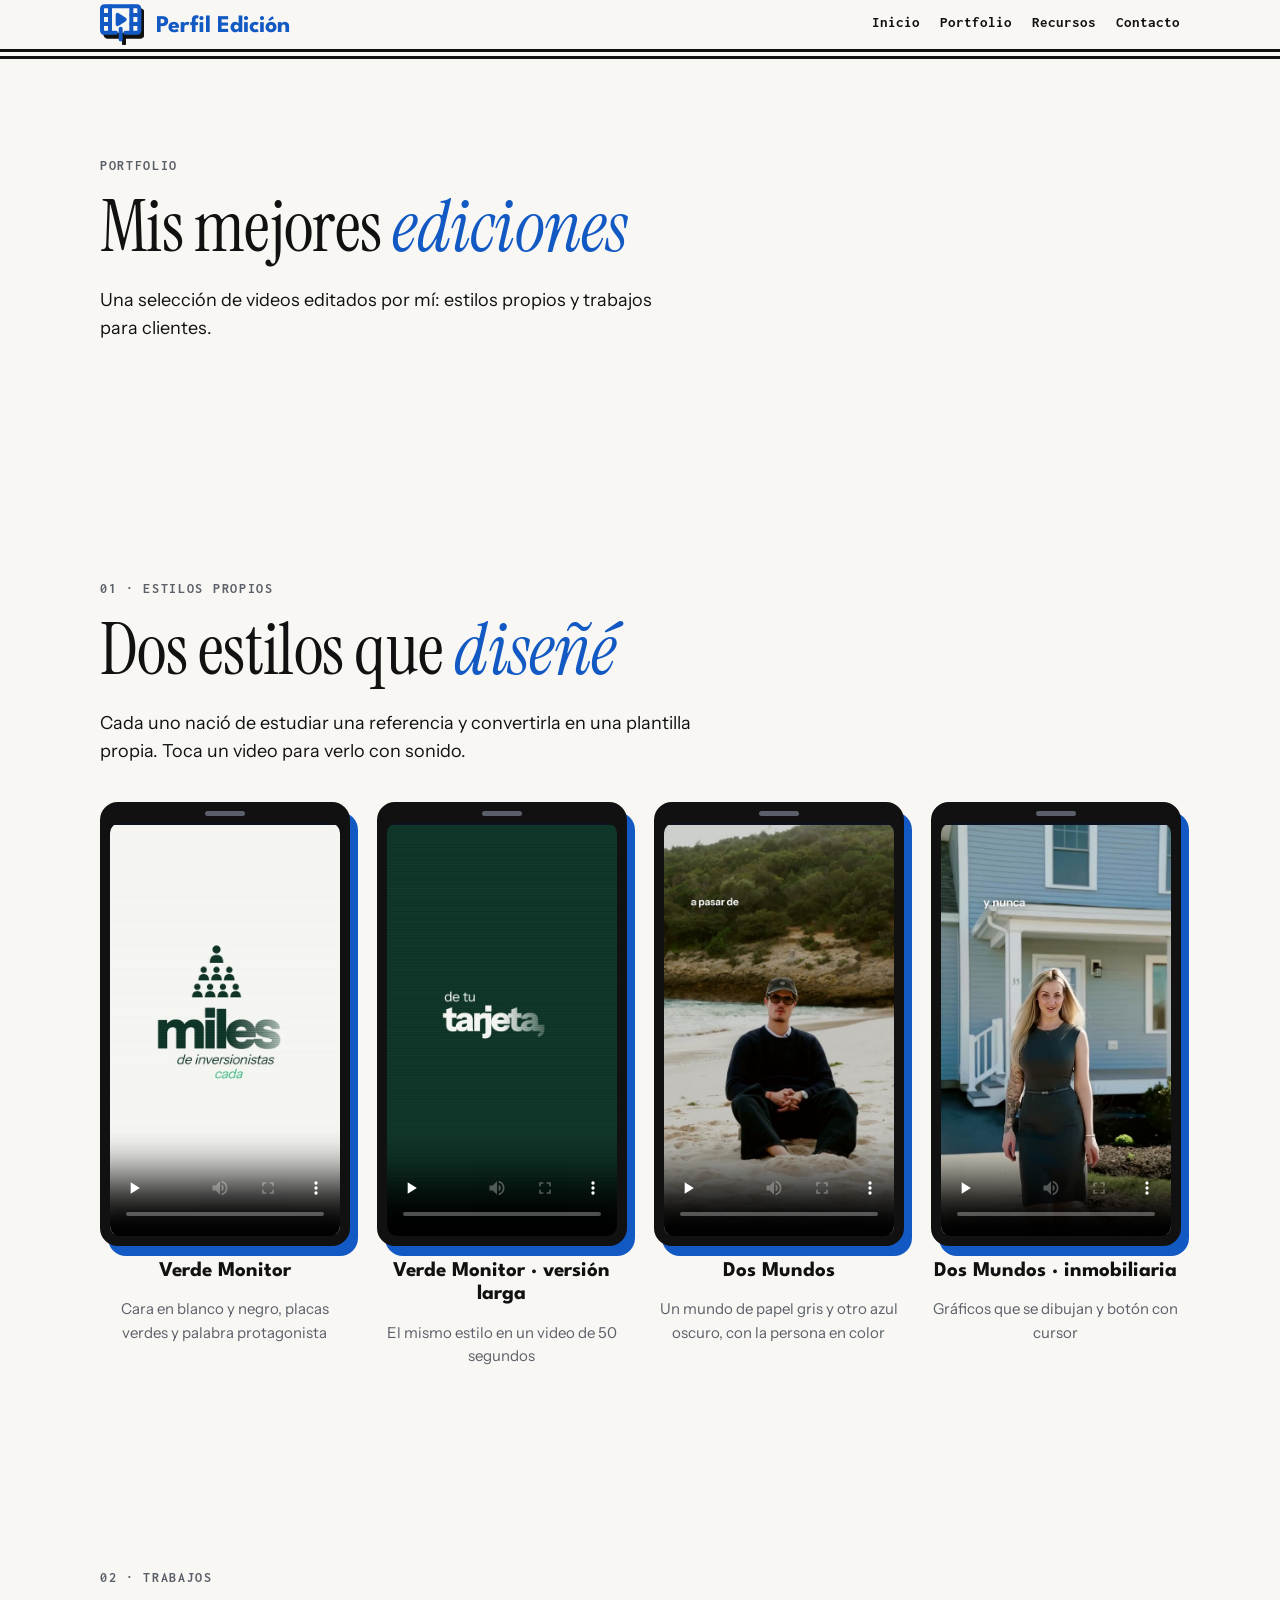
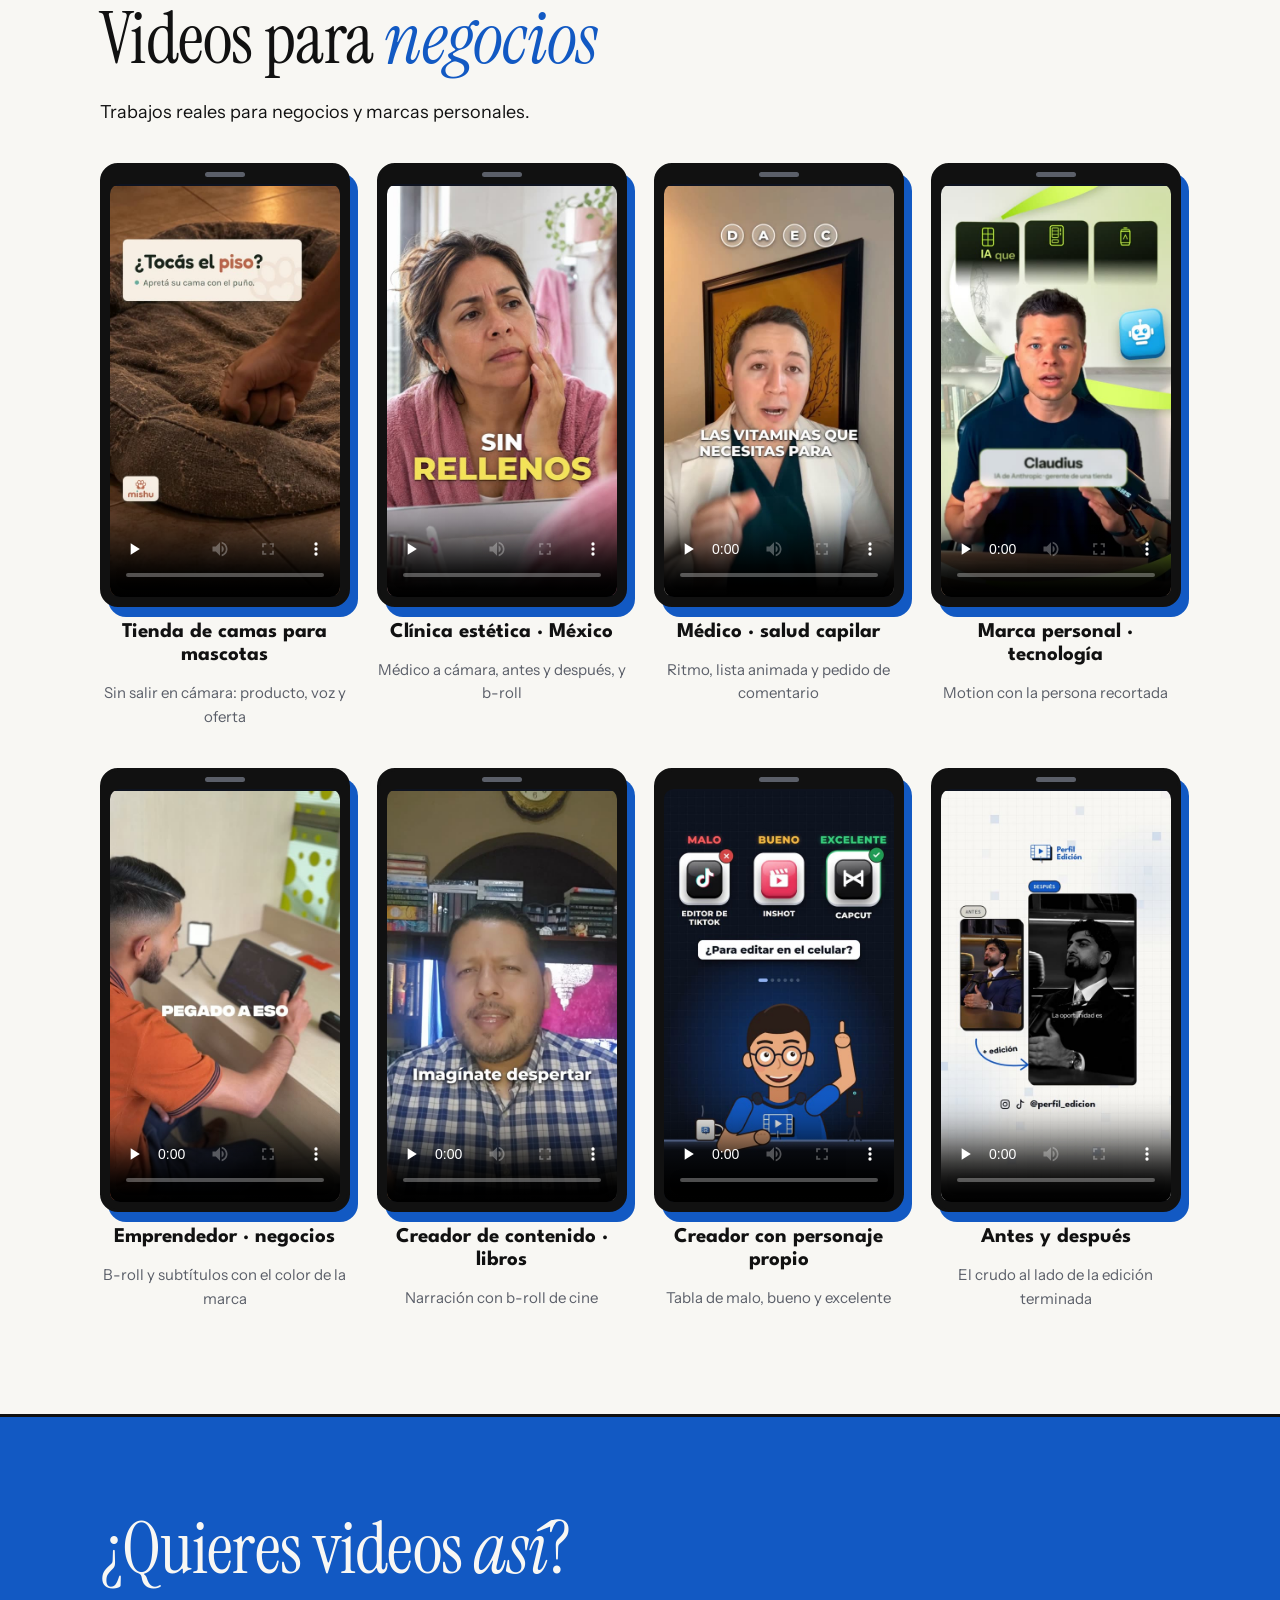
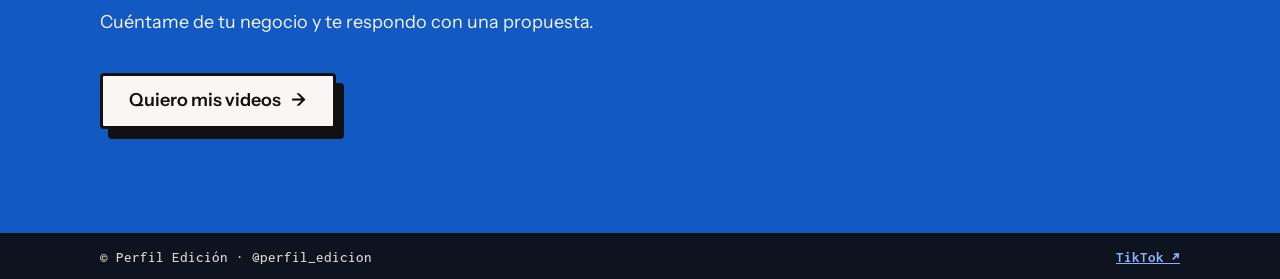
==== portfolio.html @ 5c9a8739 "Pestaña Portfolio: estilos Verde Monitor y Dos Mundos y más trabajos Co-Authored-By: Claude Sonnet 5" ====
<!DOCTYPE html>
<html lang="es">
<head>
  <meta charset="utf-8">
  <meta name="viewport" content="width=device-width, initial-scale=1">

  <!-- ===== METADATOS ===== -->
  <title>Portfolio · Perfil Edición</title>
  <meta name="description" content="Portfolio de edición de video: estilos propios como Verde Monitor y Dos Mundos, y trabajos para negocios y marcas personales.">
  <meta name="theme-color" content="#F8F7F3">

  <!-- =========================================================
       DOMINIO DEL SITIO — CAMBIA AQUÍ CUANDO LO TENGAS
       Reemplaza "https://perfil-edicion.vercel.app" en las 3 líneas
       de abajo (canonical, og:url y og:image) por tu dominio final.
       Va escrito en el HTML (no en main.js) porque WhatsApp,
       Instagram y Google leen estas etiquetas sin ejecutar JavaScript.
       ========================================================= -->
  <link rel="canonical" href="https://perfil-edicion.vercel.app/portfolio.html">
  <meta property="og:url" content="https://perfil-edicion.vercel.app/portfolio.html">
  <meta property="og:image" content="https://perfil-edicion.vercel.app/og-image.png">

  <!-- Open Graph: lo que se ve al compartir el enlace -->
  <meta property="og:type" content="website">
  <meta property="og:locale" content="es_LA">
  <meta property="og:site_name" content="Perfil Edición">
  <meta property="og:title" content="Portfolio · Perfil Edición">
  <meta property="og:description" content="Estilos propios y trabajos reales de edición de video corto.">
  <meta property="og:image:width" content="1200">
  <meta property="og:image:height" content="630">
  <meta property="og:image:alt" content="Logo de Perfil Edición y el lema Menos pasos, mejores cortes.">
  <meta name="twitter:card" content="summary_large_image">

  <!-- Favicon: el símbolo en su versión avatar -->
  <link rel="icon" href="favicon.svg" type="image/svg+xml">

  <!-- ===== FUENTES (Google Fonts, licencia OFL) ===== -->
  <link rel="preconnect" href="https://fonts.googleapis.com">
  <link rel="preconnect" href="https://fonts.gstatic.com" crossorigin>
  <link href="https://fonts.googleapis.com/css2?family=League+Spartan:wght@700&family=Instrument+Serif:ital@0;1&family=Instrument+Sans:wght@400;500;600&family=Inconsolata:wght@500;700&display=swap" rel="stylesheet">

  <link rel="stylesheet" href="styles.css">

  <!-- =========================================================
       ANALÍTICA — pega aquí el script cuando lo tengas
       (por ejemplo, Vercel Web Analytics o Plausible).
       Ejemplo Vercel:
       <script defer src="/_vercel/insights/script.js"></script>
       ========================================================= -->
</head>
<body>
  <a class="saltar" href="#contenido">Saltar al contenido</a>

  <!-- ===================================================== -->
  <!-- 1. CABECERA (con barra de progreso del scroll)         -->
  <!-- ===================================================== -->
  <header class="cabecera">
    <div class="contenedor cabecera__fila">
      <a class="logo" href="index.html" aria-label="Perfil Edición, ir al inicio">
        <svg class="logo__simbolo" viewBox="17 19 66 61" aria-hidden="true" focusable="false">
          <g transform="translate(5 6)" fill="#111111" stroke="#111111" stroke-width="6" stroke-linecap="round" stroke-linejoin="round"><rect x="20" y="22" width="56" height="40" rx="4"/><line x1="48" y1="56" x2="48" y2="72"/></g>
          <rect x="20" y="22" width="56" height="40" rx="4" fill="#F8F7F3"/>
          <g fill="none" stroke="#1259C3" stroke-width="6" stroke-linecap="round" stroke-linejoin="round">
            <path d="M55 62 H72 Q76 62 76 58 V26 Q76 22 72 22 H24 Q20 22 20 26 V58 Q20 62 24 62 H41"/>
            <line x1="32" y1="22" x2="32" y2="62"/><line x1="64" y1="22" x2="64" y2="62"/>
            <line x1="20" y1="35.3" x2="32" y2="35.3"/><line x1="20" y1="48.7" x2="32" y2="48.7"/>
            <line x1="64" y1="35.3" x2="76" y2="35.3"/><line x1="64" y1="48.7" x2="76" y2="48.7"/>
            <polygon points="43.5,35 54,42 43.5,49" fill="#1259C3"/>
            <line x1="48" y1="56" x2="48" y2="72"/>
          </g>
        </svg>
        <span class="logo__nombre">Perfil Edición</span>
      </a>
      <nav class="nav" aria-label="Secciones">
        <a href="index.html">Inicio</a>
        <a href="portfolio.html" aria-current="page">Portfolio</a>
        <a href="recursos.html">Recursos</a>
        <a href="index.html#contacto">Contacto</a>
      </nav>
    </div>
    <!-- Barra de progreso del scroll (decorativa) -->
    <div class="progreso" aria-hidden="true"><div class="progreso__barra"></div></div>
  </header>

  <main id="contenido">
    <section class="seccion seccion--primera" id="portfolio-inicio"><div class="contenedor"><p class="etiqueta">Portfolio</p><h1 class="titulo">Mis mejores <em>ediciones</em></h1><p class="intro">Una selección de videos editados por mí: estilos propios y trabajos para clientes.</p></div></section>

    <section class="seccion" id="estilos" aria-labelledby="t-estilos">
      <div class="contenedor">
        <p class="etiqueta">01 · Estilos propios</p>
        <h2 class="titulo" id="t-estilos">Dos estilos que <em>diseñé</em></h2>
        <p class="intro">Cada uno nació de estudiar una referencia y convertirla en una plantilla propia. Toca un video para verlo con sonido.</p>
        <ul class="trabajos aparecer escalonado" role="list" data-trabajos>
          <li class="trabajo">
            <figure class="celular celular--chico">
              <span class="celular__parlante" aria-hidden="true"></span>
              <video class="celular__video" src="videos/verde-monitor-1.mp4" poster="videos/verde-monitor-1.jpg" controls preload="none" playsinline aria-label="Video: Verde Monitor"></video>
            </figure>
            <p class="trabajo__rubro">Verde Monitor</p>
            <p class="trabajo__det">Cara en blanco y negro, placas verdes y palabra protagonista</p>
          </li>
          <li class="trabajo">
            <figure class="celular celular--chico">
              <span class="celular__parlante" aria-hidden="true"></span>
              <video class="celular__video" src="videos/verde-monitor-2.mp4" poster="videos/verde-monitor-2.jpg" controls preload="none" playsinline aria-label="Video: Verde Monitor · versión larga"></video>
            </figure>
            <p class="trabajo__rubro">Verde Monitor · versión larga</p>
            <p class="trabajo__det">El mismo estilo en un video de 50 segundos</p>
          </li>
          <li class="trabajo">
            <figure class="celular celular--chico">
              <span class="celular__parlante" aria-hidden="true"></span>
              <video class="celular__video" src="videos/dos-mundos-1.mp4" poster="videos/dos-mundos-1.jpg" controls preload="none" playsinline aria-label="Video: Dos Mundos"></video>
            </figure>
            <p class="trabajo__rubro">Dos Mundos</p>
            <p class="trabajo__det">Un mundo de papel gris y otro azul oscuro, con la persona en color</p>
          </li>
          <li class="trabajo">
            <figure class="celular celular--chico">
              <span class="celular__parlante" aria-hidden="true"></span>
              <video class="celular__video" src="videos/dos-mundos-2.mp4" poster="videos/dos-mundos-2.jpg" controls preload="none" playsinline aria-label="Video: Dos Mundos · inmobiliaria"></video>
            </figure>
            <p class="trabajo__rubro">Dos Mundos · inmobiliaria</p>
            <p class="trabajo__det">Gráficos que se dibujan y botón con cursor</p>
          </li>
        </ul>
      </div>
    </section>

    <section class="seccion" id="trabajos" aria-labelledby="t-trabajos">
      <div class="contenedor">
        <p class="etiqueta">02 · Trabajos</p>
        <h2 class="titulo" id="t-trabajos">Videos para <em>negocios</em></h2>
        <p class="intro">Trabajos reales para negocios y marcas personales.</p>
        <ul class="trabajos aparecer escalonado" role="list" data-trabajos>
          <li class="trabajo">
            <figure class="celular celular--chico">
              <span class="celular__parlante" aria-hidden="true"></span>
              <video class="celular__video" src="videos/mishu.mp4" poster="videos/mishu.jpg" controls preload="none" playsinline aria-label="Video: Tienda de camas para mascotas"></video>
            </figure>
            <p class="trabajo__rubro">Tienda de camas para mascotas</p>
            <p class="trabajo__det">Sin salir en cámara: producto, voz y oferta</p>
          </li>
          <li class="trabajo">
            <figure class="celular celular--chico">
              <span class="celular__parlante" aria-hidden="true"></span>
              <video class="celular__video" src="videos/corpocell.mp4" poster="videos/corpocell.jpg" controls preload="none" playsinline aria-label="Video: Clínica estética · México"></video>
            </figure>
            <p class="trabajo__rubro">Clínica estética · México</p>
            <p class="trabajo__det">Médico a cámara, antes y después, y b-roll</p>
          </li>
          <li class="trabajo">
            <figure class="celular celular--chico">
              <span class="celular__parlante" aria-hidden="true"></span>
              <video class="celular__video" src="videos/medico.mp4" poster="videos/medico.jpg" controls preload="none" playsinline aria-label="Video: Médico · salud capilar"></video>
            </figure>
            <p class="trabajo__rubro">Médico · salud capilar</p>
            <p class="trabajo__det">Ritmo, lista animada y pedido de comentario</p>
          </li>
          <li class="trabajo">
            <figure class="celular celular--chico">
              <span class="celular__parlante" aria-hidden="true"></span>
              <video class="celular__video" src="videos/marca-personal.mp4" poster="videos/marca-personal.jpg" controls preload="none" playsinline aria-label="Video: Marca personal · tecnología"></video>
            </figure>
            <p class="trabajo__rubro">Marca personal · tecnología</p>
            <p class="trabajo__det">Motion con la persona recortada</p>
          </li>
          <li class="trabajo">
            <figure class="celular celular--chico">
              <span class="celular__parlante" aria-hidden="true"></span>
              <video class="celular__video" src="videos/finanzas.mp4" poster="videos/finanzas.jpg" controls preload="none" playsinline aria-label="Video: Emprendedor · negocios"></video>
            </figure>
            <p class="trabajo__rubro">Emprendedor · negocios</p>
            <p class="trabajo__det">B-roll y subtítulos con el color de la marca</p>
          </li>
          <li class="trabajo">
            <figure class="celular celular--chico">
              <span class="celular__parlante" aria-hidden="true"></span>
              <video class="celular__video" src="videos/libros.mp4" poster="videos/libros.jpg" controls preload="none" playsinline aria-label="Video: Creador de contenido · libros"></video>
            </figure>
            <p class="trabajo__rubro">Creador de contenido · libros</p>
            <p class="trabajo__det">Narración con b-roll de cine</p>
          </li>
          <li class="trabajo">
            <figure class="celular celular--chico">
              <span class="celular__parlante" aria-hidden="true"></span>
              <video class="celular__video" src="videos/malo-bueno-excelente.mp4" poster="videos/malo-bueno-excelente.jpg" controls preload="none" playsinline aria-label="Video: Creador con personaje propio"></video>
            </figure>
            <p class="trabajo__rubro">Creador con personaje propio</p>
            <p class="trabajo__det">Tabla de malo, bueno y excelente</p>
          </li>
          <li class="trabajo">
            <figure class="celular celular--chico">
              <span class="celular__parlante" aria-hidden="true"></span>
              <video class="celular__video" src="videos/antes-despues.mp4" poster="videos/antes-despues.jpg" controls preload="none" playsinline aria-label="Video: Antes y después"></video>
            </figure>
            <p class="trabajo__rubro">Antes y después</p>
            <p class="trabajo__det">El crudo al lado de la edición terminada</p>
          </li>
        </ul>
      </div>
    </section>

    <section class="seccion seccion--acento" id="contacto-portfolio">
      <div class="contenedor">
        <h2 class="titulo">¿Quieres videos <em>así</em>?</h2>
        <p class="intro">Cuéntame de tu negocio y te respondo con una propuesta.</p>
        <a class="boton boton--papel" href="index.html#contacto">Quiero mis videos <span aria-hidden="true">→</span></a>
      </div>
    </section>
  </main>

  <!-- ===================================================== -->
  <!-- 7. PIE                                                 -->
  <!-- ===================================================== -->
  <footer class="pie">
    <div class="contenedor pie__fila">
      <p>© Perfil Edición · @perfil_edicion</p>
      <a data-enlace="tiktok" href="https://www.tiktok.com/@perfil_edicion" target="_blank" rel="noopener">TikTok <span aria-hidden="true">↗</span><span class="solo-lector"> (se abre en una pestaña nueva)</span></a>
    </div>
  </footer>

  <script src="main.js" defer></script>
</body>
</html>
---- styles.css ----
/* =========================================================
   PERFIL EDICIÓN · ESTILOS DE LA LANDING
   Mobile first: primero celular, luego pantallas grandes.
   Todo el movimiento se apaga con prefers-reduced-motion (al final).
   ========================================================= */

/* ---------- Paleta de marca (no usar otros colores) ---------- */
:root {
  --acento: #1259C3;      /* azul cobalto: símbolo, nombre, botones en claro */
  --azul-claro: #8FB0F2;  /* reemplaza al acento sobre fondo noche */
  --papel: #F8F7F3;       /* fondo claro */
  --noche: #0E1320;       /* fondo oscuro */
  --tinta: #111111;       /* texto, bordes y sombra en claro */
  --gris: #5B5F69;        /* texto secundario (solo sobre papel) */
  --neutro: #D9D6CE;      /* divisores; texto secundario sobre noche */
  --bien: #1F9D55;        /* verde (también en banderas) */
  --mal: #D64545;         /* rojo (también en banderas) */
  /* Excepción: amarillo SOLO para banderas (Colombia y sol de Argentina).
     Sin él no se reconocen. No usarlo en ningún otro lugar. */
  --bandera-amarillo: #F2B630;
  /* Marrones SOLO para el águila de la bandera de México */
  --bandera-marron: #7A4A22;
  --bandera-marron-oscuro: #5C3618;

  /* Tipografías */
  --f-nombre: "League Spartan", sans-serif;
  --f-titulo: "Instrument Serif", Georgia, serif;
  --f-texto: "Instrument Sans", system-ui, sans-serif;
  --f-etiqueta: "Inconsolata", ui-monospace, monospace;

  /* Borde y sombra dura (sin desenfoque) */
  --borde: 3px;
  --radio: 4px;
  --sombra-x: 8px;
  --sombra-y: 10px;

  /* Curva de movimiento: arranca rápido y frena suave */
  --curva: cubic-bezier(.2, .7, .2, 1);
}

/* ---------- Base ---------- */
*, *::before, *::after { box-sizing: border-box; }
html { scroll-behavior: smooth; scroll-padding-top: 120px; }
body {
  margin: 0;
  background: var(--papel);
  color: var(--tinta);
  font-family: var(--f-texto);
  font-size: 17px;
  line-height: 1.55;
  overflow-x: hidden;
  -webkit-font-smoothing: antialiased;
}
h1, h2, h3, p, figure { margin: 0; }
ul, ol { margin: 0; padding: 0; list-style: none; }
a { color: var(--acento); }
a:hover { color: var(--tinta); }
[hidden] { display: none !important; }

/* Foco visible en todo lo que se puede usar con teclado */
:focus-visible {
  outline: 3px solid var(--acento);
  outline-offset: 4px;
  border-radius: 2px;
}
.seccion--acento :focus-visible,
.seccion--noche :focus-visible,
.pie :focus-visible { outline-color: var(--papel); }

.solo-lector {
  position: absolute; width: 1px; height: 1px; overflow: hidden;
  clip: rect(0 0 0 0); white-space: nowrap;
}
.saltar {
  position: absolute; left: 16px; top: -60px; z-index: 100;
  background: var(--tinta); color: var(--papel);
  padding: 10px 16px; border-radius: var(--radio);
  font-family: var(--f-etiqueta); font-weight: 700;
}
.saltar:focus { top: 16px; color: var(--papel); }

.contenedor { width: 100%; max-width: 1160px; margin: 0 auto; padding: 0 20px; }

/* Grilla de fondo: líneas cada 40 px (8 % en claro, 10 % en oscuro) */
.fondo-grilla {
  background-color: var(--papel);
  background-image: url("data:image/svg+xml,%3Csvg xmlns='http://www.w3.org/2000/svg' width='40' height='40'%3E%3Cpath d='M40 .5H.5V40' fill='none' stroke='%23111111' stroke-opacity='.08'/%3E%3C/svg%3E");
}
.fondo-grilla--oscura {
  background-image: url("data:image/svg+xml,%3Csvg xmlns='http://www.w3.org/2000/svg' width='40' height='40'%3E%3Cpath d='M40 .5H.5V40' fill='none' stroke='%23F8F7F3' stroke-opacity='.10'/%3E%3C/svg%3E");
}

/* ---------- Etiquetas y sellos ---------- */
.etiqueta {
  font-family: var(--f-etiqueta);
  font-weight: 700;
  font-size: 14px;
  letter-spacing: .12em;
  text-transform: uppercase;
  color: var(--gris);
  margin-bottom: 14px;
}
.sello {
  display: inline-block;
  font-family: var(--f-etiqueta);
  font-weight: 700;
  font-size: 14px;
  letter-spacing: .12em;
  text-transform: uppercase;
  padding: 6px 12px;
  border: var(--borde) solid;
  border-radius: var(--radio);
  margin-bottom: 28px;
}
.sello--tinta { background: var(--tinta); color: var(--papel); border-color: var(--tinta); box-shadow: 5px 6px 0 var(--acento); }
.sello--claro { background: var(--azul-claro); color: var(--noche); border-color: var(--papel); box-shadow: 5px 6px 0 var(--acento); }

/* ---------- Botones (se hunden hacia su sombra) ---------- */
.boton {
  display: inline-flex;
  align-items: center;
  gap: 10px;
  min-height: 56px;
  padding: 14px 26px;
  border: var(--borde) solid var(--tinta);
  border-radius: var(--radio);
  font-family: var(--f-texto);
  font-weight: 600;
  font-size: 18px;
  line-height: 1.2;
  text-decoration: none;
  cursor: pointer;
  box-shadow: var(--sombra-x) var(--sombra-y) 0 var(--tinta);
  transition: transform .14s var(--curva), box-shadow .14s var(--curva);
}
.boton:hover, .boton:active {
  transform: translate(var(--sombra-x), var(--sombra-y));
  box-shadow: 0 0 0 var(--tinta);
}
.boton--acento { background: var(--acento); color: var(--papel); }
.boton--acento:hover { color: var(--papel); }
.boton--papel { background: var(--papel); color: var(--tinta); }
.boton--papel:hover { color: var(--tinta); }
.boton--tinta { background: var(--tinta); color: var(--papel); box-shadow: var(--sombra-x) var(--sombra-y) 0 var(--acento); }
.boton--tinta:hover, .boton--tinta:active { box-shadow: 0 0 0 var(--acento); }
.boton--claro { background: var(--azul-claro); color: var(--noche); border-color: var(--papel); box-shadow: var(--sombra-x) var(--sombra-y) 0 var(--acento); }
.boton--claro:hover { color: var(--noche); box-shadow: 0 0 0 var(--acento); }
/* Botón apagado (lista de espera sin enlace todavía) */
.boton[aria-disabled="true"] {
  background: transparent; color: var(--neutro);
  border-style: dashed; border-color: var(--gris);
  box-shadow: none; cursor: not-allowed; transform: none;
}

/* ---------- Títulos ---------- */
.titulo {
  font-family: var(--f-titulo);
  font-weight: 400;
  font-size: clamp(40px, 9vw, 72px);
  line-height: 1;
  letter-spacing: -.01em;
  margin-bottom: 24px;
  text-wrap: balance;
}
.titulo em { font-style: italic; color: var(--acento); }
.intro { max-width: 620px; font-size: 18px; margin-bottom: 36px; text-wrap: pretty; }

/* ---------- 1. Cabecera ---------- */
.cabecera {
  position: sticky; top: 0; z-index: 50;
  background: var(--papel);
}
.cabecera__fila {
  display: flex; flex-wrap: wrap; align-items: center; justify-content: space-between;
  gap: 4px 24px; padding-top: 12px; padding-bottom: 10px;
}
.logo {
  display: inline-flex; align-items: center; gap: 12px;
  padding: 4px 0; text-decoration: none;
  min-width: 200px; /* tamaño mínimo del logo completo */
}
.logo__simbolo { width: 44px; height: 41px; flex: none; }
.logo__nombre {
  font-family: var(--f-nombre); font-weight: 700; font-size: 24px; line-height: 1;
  color: var(--acento); padding-top: 3px;
}
.logo:hover .logo__nombre { color: var(--acento); }
.nav { display: flex; gap: 20px; font-family: var(--f-etiqueta); font-weight: 700; font-size: 15px; }
.nav a {
  color: var(--tinta); text-decoration: none;
  padding: 10px 0; border-bottom: var(--borde) solid transparent;
}
.nav a:hover { color: var(--acento); border-bottom-color: var(--acento); }

/* Barra de progreso: mismo estilo que la barra de los carruseles */
.progreso {
  height: 10px;
  border-top: var(--borde) solid var(--tinta);
  border-bottom: var(--borde) solid var(--tinta);
  background: var(--papel);
  overflow: hidden;
}
.progreso__barra {
  height: 100%;
  background: var(--acento);
  transform: scaleX(0);
  transform-origin: left;
}
/* Mejora opcional: animación por scroll solo con CSS (si el navegador la soporta).
   Si no, main.js hace lo mismo. */
@supports (animation-timeline: scroll()) {
  .progreso__barra { animation: progreso-scroll linear both; animation-timeline: scroll(root); }
  @keyframes progreso-scroll { from { transform: scaleX(0); } to { transform: scaleX(1); } }
}

/* ---------- 2. Portada ---------- */
.portada { padding: 48px 0 72px; }
.portada__grid { display: grid; gap: 48px; }
.titular {
  font-family: var(--f-titulo);
  font-weight: 400;
  font-size: clamp(56px, 15.5vw, 128px);
  line-height: .92;
  letter-spacing: -.02em;
  margin-bottom: 28px;
  text-wrap: balance;
}
.titular em { font-style: italic; color: var(--acento); }
/* Subrayado de "mejores": se dibuja al cargar */
.subrayado { position: relative; display: inline-block; padding-right: .04em; }
.subrayado::after {
  content: "";
  position: absolute; left: .02em; right: 0; bottom: .02em;
  height: .07em; min-height: 4px;
  background: var(--acento);
  transform-origin: left;
  animation: subrayar .7s var(--curva) .35s both;
}
@keyframes subrayar { from { transform: scaleX(0); } to { transform: scaleX(1); } }
.bajada { max-width: 520px; font-size: 19px; color: var(--gris); margin-bottom: 36px; text-wrap: pretty; }
.portada__visual { display: flex; justify-content: center; }
.portada__simbolo { width: min(62%, 300px); height: auto; overflow: visible; }

/* Símbolo animado (bucle suave) */
.simbolo-animado .anim-tira { animation: tira 1.8s linear infinite; }
.simbolo-animado .anim-play { transform-box: fill-box; transform-origin: center; animation: latido 1.8s var(--curva) infinite; }
.simbolo-animado .anim-corte { animation: corte 3.6s var(--curva) infinite; }
@keyframes tira { from { transform: translateY(0); } to { transform: translateY(17px); } }
@keyframes latido { 0%, 100% { transform: scale(1); } 12% { transform: scale(1.12); } 30% { transform: scale(1); } }
@keyframes corte { 0%, 55%, 100% { transform: translateY(0); } 70% { transform: translateY(6px); } 85% { transform: translateY(-2px); } }

/* Marco de celular para el video */
.celular {
  position: relative;
  width: min(72%, 280px);
  aspect-ratio: 9 / 16;
  padding: 26px 10px 10px;
  background: var(--tinta);
  border: var(--borde) solid var(--tinta);
  border-radius: 22px;
  box-shadow: var(--sombra-x) var(--sombra-y) 0 var(--acento);
}
.celular__parlante {
  position: absolute; top: 9px; left: 50%; width: 56px; height: 6px;
  margin-left: -28px; border-radius: 3px; background: var(--gris);
}
.celular__video {
  display: block; width: 100%; height: 100%;
  object-fit: cover; border-radius: 12px; background: var(--noche);
}
.celular__pausa {
  position: absolute; right: 18px; bottom: 18px;
  min-height: 44px; padding: 8px 12px;
  font-family: var(--f-etiqueta); font-weight: 700; font-size: 13px;
  background: var(--papel); color: var(--tinta);
  border: var(--borde) solid var(--tinta); border-radius: var(--radio);
  cursor: pointer;
}

/* ---------- Separador con marca de corte (motivo del logo) ---------- */
.corte {
  display: flex; align-items: flex-start; gap: 22px;
  max-width: 1160px; margin: 0 auto; padding: 0 20px;
  height: 40px;
}
.corte__linea { flex: 1; height: var(--borde); background: var(--tinta); }
.corte__marca {
  width: var(--borde); height: 34px; margin-top: -10px;
  background: var(--tinta); border-radius: 2px;
  transform-origin: top;
}
.con-animacion .corte .corte__marca { transform: scaleY(0); transition: transform .6s var(--curva) .15s; }
.con-animacion .corte.visible .corte__marca { transform: scaleY(1); }

/* ---------- Secciones generales ---------- */
.seccion { padding: 64px 0 72px; }

/* ---------- 2b. Servicio y precios ---------- */
.portada__botones { display: flex; flex-wrap: wrap; gap: 14px 18px; }
.planes {
  display: grid;
  grid-template-columns: repeat(auto-fit, minmax(min(100%, 220px), 1fr));
  gap: 26px 18px;
  margin-bottom: 48px;
}
/* Tarjeta de plan: el mismo borde y sombra dura que las de recursos */
.plan {
  position: relative;
  display: flex; flex-direction: column; gap: 6px;
  padding: 22px 20px 24px;
  background: var(--papel);
  border: var(--borde) solid var(--tinta); border-radius: var(--radio);
  box-shadow: 4px 5px 0 var(--tinta);
}
.plan--destacado { background: var(--acento); color: var(--papel); }
.plan__sello {
  position: absolute; top: -14px; left: 16px;
  padding: 2px 10px;
  background: var(--tinta); color: var(--papel);
  font-family: var(--f-etiqueta); font-weight: 700; font-size: 13px;
  letter-spacing: .08em; text-transform: uppercase;
  border-radius: var(--radio);
}
.plan__t { font-family: var(--f-etiqueta); font-weight: 700; font-size: 15px; letter-spacing: .06em; text-transform: uppercase; }
.plan__precio {
  font-family: var(--f-nombre); font-weight: 700;
  font-size: clamp(48px, 12vw, 64px); line-height: 1;
  color: var(--acento); font-variant-numeric: tabular-nums;
}
.plan--destacado .plan__precio { color: var(--papel); }
.plan__det { font-size: 16px; }
.servicio__grid { display: grid; gap: 32px; margin-bottom: 40px; }
.incluye { display: grid; gap: 10px; font-size: 18px; }
/* Tilde verde con texto, sin emojis */
.incluye li { display: flex; gap: 12px; align-items: baseline; }
.incluye li::before { content: "✓"; color: var(--bien); font-weight: 700; }
.pasos--columna { flex-direction: column; align-items: flex-start; }
.pasos--columna li + li::before { content: none; }
@media (min-width: 720px) {
  .servicio__grid { grid-template-columns: 1fr 1fr; gap: 48px; }
}

/* Dos servicios (17/11/2026): el lema en serif y una lista corta */
.plan__lema { font-family: var(--f-titulo); font-size: 30px; line-height: 1.05; margin: 4px 0 6px; }
.plan--destacado .plan__lema { color: var(--papel); }
.incluye--chico { font-size: 16px; gap: 6px; margin-top: 12px; }
.plan--destacado .incluye li::before { color: var(--papel); }
.seccion--servicio .pasos { margin-bottom: 40px; }
@media (min-width: 720px) {
  .planes--dos { grid-template-columns: 1fr 1fr; }
}

/* ---------- 2b. Trabajos: videos verticales en marco de celular ---------- */
.trabajos {
  display: grid;
  grid-template-columns: repeat(auto-fill, minmax(min(100%, 230px), 1fr));
  gap: 40px 28px;
}
.trabajo { display: flex; flex-direction: column; align-items: center; gap: 14px; }
/* Celular más chico que el de la portada, para que entren varios */
.celular--chico { width: 100%; max-width: 250px; padding: 18px 7px 7px; border-radius: 18px; }
.celular--chico .celular__parlante { top: 6px; width: 40px; height: 5px; margin-left: -20px; }
.celular--chico .celular__video { object-fit: contain; border-radius: 10px; }
.trabajo__rubro { font-family: var(--f-nombre); font-weight: 700; font-size: 21px; line-height: 1.1; text-align: center; }
.trabajo__det { font-size: 15px; color: var(--gris); text-align: center; max-width: 250px; }

/* ---------- 4. Contacto: formulario sobre fondo azul ---------- */
.formulario { display: grid; gap: 22px; max-width: 760px; }
.campo { display: flex; flex-direction: column; gap: 8px; margin: 0; padding: 0; border: 0; min-width: 0; }
/* Solo el título del campo va en mayúsculas (no las opciones) */
.campo:not(.campo--opciones) > label, .campo legend {
  font-family: var(--f-etiqueta); font-weight: 700; font-size: 15px;
  letter-spacing: .06em; text-transform: uppercase; padding: 0; margin-bottom: 4px;
}
.campo__opcional { text-transform: none; letter-spacing: 0; font-weight: 500; opacity: .85; }
.campo input[type="text"], .campo textarea {
  width: 100%; min-height: 52px; padding: 12px 14px;
  font: inherit; font-size: 17px;
  background: var(--papel); color: var(--tinta);
  border: var(--borde) solid var(--tinta); border-radius: var(--radio);
  box-shadow: 4px 5px 0 var(--tinta);
}
.campo textarea { resize: vertical; }
.campo input::placeholder, .campo textarea::placeholder { color: var(--gris); }
/* Opciones: cada una es una fila tocable de 48 px o más */
.campo--opciones label {
  display: flex; align-items: center; gap: 12px;
  min-height: 48px; padding: 10px 14px;
  font-family: var(--f-texto); font-size: 17px; font-weight: 500;
  background: var(--papel); color: var(--tinta);
  border: var(--borde) solid var(--tinta); border-radius: var(--radio);
  cursor: pointer;
}
.campo--opciones label + label { margin-top: 2px; }
.campo--opciones input { width: 20px; height: 20px; flex: none; accent-color: var(--acento); margin: 0; }
.campo--opciones label:has(input:checked) { background: var(--tinta); color: var(--papel); }
.formulario__error { font-family: var(--f-etiqueta); font-weight: 700; font-size: 16px; min-height: 1em; }
.formulario__error:empty { display: none; }
.formulario .boton { justify-self: start; }
.formulario__nota { font-size: 15px; }
@media (min-width: 720px) {
  .formulario { grid-template-columns: 1fr 1fr; gap: 26px 28px; }
  .campo--opciones, .campo--ancho, .formulario__error, .formulario .boton, .formulario__nota { grid-column: 1 / -1; }
}

/* Página de recursos: la sección azul arranca pegada a la cabecera */
.seccion--primera { border-top: none; }

/* ---------- 3. Sobre mí ---------- */
.seccion--sobre { padding-top: 40px; }
.datos {
  display: grid;
  border-top: var(--borde) solid var(--tinta);
  margin: 16px 0 56px;
}
.dato {
  display: flex; align-items: baseline; flex-wrap: wrap; gap: 4px 16px;
  padding: 20px 0; border-bottom: var(--borde) solid var(--tinta);
}
.dato__num {
  font-family: var(--f-nombre); font-weight: 700;
  font-size: clamp(64px, 18vw, 112px); line-height: .9;
  color: var(--acento); padding-top: .08em;
  font-variant-numeric: tabular-nums;
}
.dato__txt {
  font-family: var(--f-etiqueta); font-weight: 700; font-size: 15px;
  letter-spacing: .08em; text-transform: uppercase;
}
.sobre__grid { display: grid; gap: 48px; }

/* Qué hago */
.hago { display: grid; gap: 12px; }
.hago__item {
  display: flex; align-items: center; gap: 16px;
  padding: 16px 18px;
  border: var(--borde) solid var(--tinta); border-radius: var(--radio);
  background: var(--papel);
  font-family: var(--f-nombre); font-weight: 700; font-size: 22px; line-height: 1.1;
}
.hago__item svg {
  width: 32px; height: 32px; flex: none;
  fill: none; stroke: var(--acento); stroke-width: 2.6; stroke-linecap: round; stroke-linejoin: round;
}
.hago__item svg .relleno { fill: var(--acento); }

/* Banderas 4:3 con borde de marca */
.banderas { display: grid; grid-template-columns: repeat(3, minmax(0, 1fr)); gap: 20px 14px; }
.bandera {
  display: flex; flex-direction: column; gap: 8px;
  font-family: var(--f-etiqueta); font-weight: 700; font-size: 14px; line-height: 1.2;
}
.bandera__svg {
  display: block; width: 100%; height: auto; aspect-ratio: 4 / 3;
  border: var(--borde) solid var(--tinta); border-radius: var(--radio);
  background: var(--papel);
  transition: transform .25s var(--curva);
}
.bandera:hover .bandera__svg { transform: translateY(-6px); }

/* ---------- 4. Recursos (fondo azul) ---------- */
.seccion--acento {
  background: var(--acento); color: var(--papel);
  border-top: var(--borde) solid var(--tinta);
  border-bottom: var(--borde) solid var(--tinta);
}
.seccion--acento .etiqueta { color: var(--papel); }
.seccion--acento .titulo em { color: var(--papel); }

/* 3 pasos */
.pasos {
  display: flex; flex-wrap: wrap; gap: 10px 24px;
  margin-bottom: 32px;
  font-family: var(--f-etiqueta); font-weight: 700; font-size: 16px;
}
.pasos li { display: flex; align-items: center; gap: 10px; }
.pasos li + li::before { content: "→"; margin-right: 14px; }
.pasos__n {
  display: inline-grid; place-items: center;
  width: 30px; height: 30px;
  background: var(--papel); color: var(--acento);
  border: var(--borde) solid var(--tinta); border-radius: var(--radio);
}

.recursos {
  display: grid;
  grid-template-columns: repeat(auto-fill, minmax(min(100%, 240px), 1fr));
  gap: 18px;
  margin-bottom: 52px;
}
/* Tarjeta: sombra corta; al pasar el mouse se mueve hacia ella */
.recurso {
  display: flex; flex-direction: column;
  background: var(--papel); color: var(--tinta);
  border: var(--borde) solid var(--tinta); border-radius: var(--radio);
  box-shadow: 4px 5px 0 var(--tinta);
  overflow: hidden;
  transition: transform .14s var(--curva), box-shadow .14s var(--curva);
}
.recurso:hover { transform: translate(4px, 5px); box-shadow: 0 0 0 var(--tinta); }
.recurso__pie { display: flex; flex-direction: column; gap: 6px; padding: 14px 16px 18px; }
.recurso__n { font-family: var(--f-etiqueta); font-weight: 700; font-size: 14px; color: var(--acento); }
.recurso__t { font-family: var(--f-nombre); font-weight: 700; font-size: 22px; line-height: 1.1; }

/* Vista previa (dibujada). Se puede reemplazar por <img>. */
.recurso__vista {
  position: relative;
  aspect-ratio: 5 / 3;
  border-bottom: var(--borde) solid var(--tinta);
  background: var(--papel);
  overflow: hidden;
}
.recurso__vista img { display: block; width: 100%; height: 100%; object-fit: cover; }

/* 01 · grilla de líneas */
.vista-grilla {
  background-image: url("data:image/svg+xml,%3Csvg xmlns='http://www.w3.org/2000/svg' width='20' height='20'%3E%3Cpath d='M20 .5H.5V20' fill='none' stroke='%23111111' stroke-opacity='.22'/%3E%3C/svg%3E");
}
.vista-grilla__bloque {
  position: absolute; left: 40px; top: 40px; width: 40px; height: 20px;
  background: var(--acento);
  animation: bloque 4s steps(1) infinite;
}
@keyframes bloque { 0% { transform: translate(0, 0); } 25% { transform: translate(40px, 0); } 50% { transform: translate(40px, 20px); } 75% { transform: translate(0, 20px); } }

/* 02 · motion background: formas que se desplazan */
.vista-motion { background: var(--noche); }
.vista-motion__a, .vista-motion__b { position: absolute; border-radius: 50%; }
.vista-motion__a { width: 70%; aspect-ratio: 1; left: -10%; top: -30%; border: 10px solid var(--acento); animation: flotar 6s ease-in-out infinite alternate; }
.vista-motion__b { width: 45%; aspect-ratio: 1; right: -6%; bottom: -24%; background: var(--azul-claro); animation: flotar 5s ease-in-out infinite alternate-reverse; }
@keyframes flotar { from { transform: translate(0, 0); } to { transform: translate(18%, 12%); } }

/* 03 · overlays: capas superpuestas */
.vista-overlay span {
  position: absolute; width: 46%; height: 52%;
  border: var(--borde) solid var(--tinta); border-radius: var(--radio);
}
.vista-overlay span:nth-child(1) { left: 14%; top: 14%; background: var(--neutro); }
.vista-overlay span:nth-child(2) { left: 28%; top: 26%; background: var(--azul-claro); opacity: .85; }
.vista-overlay span:nth-child(3) { left: 42%; top: 38%; background: transparent; border-color: var(--acento); border-style: dashed; }

/* 04 · rayos */
.vista-rayos { background: var(--noche); }
.vista-rayos svg { width: 100%; height: 100%; }
.rayo { fill: var(--azul-claro); stroke: var(--papel); stroke-width: 1.5; stroke-linejoin: round; }
.rayo--1 { fill: var(--papel); animation: destello 2.4s steps(1) infinite; }
.rayo--2 { animation: destello 2.4s steps(1) .8s infinite; }
.rayo--3 { animation: destello 2.4s steps(1) 1.6s infinite; }
@keyframes destello { 0%, 100% { opacity: 1; } 8% { opacity: .2; } 14% { opacity: 1; } }

/* 05 · papel con doblez */
.vista-papel { background: var(--neutro); }
.vista-papel svg { width: 100%; height: 100%; }
.vista-papel .hoja { fill: var(--papel); stroke: var(--tinta); stroke-width: 2; stroke-linejoin: round; }
.vista-papel .doblez { fill: var(--neutro); stroke: var(--tinta); stroke-width: 2; stroke-linejoin: round; }
.vista-papel line { stroke: var(--gris); stroke-width: 2; stroke-linecap: round; }

/* 06 · botón de seguir */
.vista-seguir { display: grid; place-items: center; }
.vista-seguir__boton {
  display: inline-flex; align-items: center; gap: 6px;
  padding: 8px 16px;
  background: var(--acento); color: var(--papel);
  border: var(--borde) solid var(--tinta); border-radius: var(--radio);
  font-family: var(--f-texto); font-weight: 600; font-size: 16px;
  animation: seguir 2.6s var(--curva) infinite;
}
.vista-seguir__mas { font-weight: 700; }
.vista-seguir__cursor {
  position: absolute; left: 58%; top: 52%; width: 26px; height: 26px;
  fill: var(--papel); stroke: var(--tinta); stroke-width: 1.6; stroke-linejoin: round;
  animation: cursor 2.6s var(--curva) infinite;
}
@keyframes seguir { 0%, 40%, 60%, 100% { transform: scale(1); } 48% { transform: scale(.92); } }
@keyframes cursor { 0% { transform: translate(24px, 18px); } 40%, 60% { transform: translate(0, 0); } 48% { transform: translate(0, 0) scale(.9); } 100% { transform: translate(24px, 18px); } }

/* 07 · ondas de sonido */
.vista-sonido { display: flex; align-items: center; justify-content: center; gap: 5px; padding: 0 16px; }
.vista-sonido span {
  width: 6px; height: calc(var(--h) * 70%);
  background: var(--acento); border-radius: 2px;
  transform-origin: center;
  animation: onda 1.2s ease-in-out infinite alternate;
}
.vista-sonido span:nth-child(odd) { animation-delay: -.6s; }
.vista-sonido span:nth-child(3n) { animation-delay: -.3s; background: var(--tinta); }
@keyframes onda { from { transform: scaleY(1); } to { transform: scaleY(.45); } }

.licencia { margin-top: 28px; max-width: 620px; font-size: 15px; text-wrap: pretty; }

/* ---------- 5. Comunidad (fondo noche) ---------- */
.seccion--noche { background-color: var(--noche); color: var(--papel); }
.seccion--noche .titulo em { color: var(--azul-claro); }
.seccion--noche .intro { color: var(--neutro); }
.bloqueadas {
  display: grid;
  grid-template-columns: repeat(auto-fill, minmax(min(100%, 260px), 1fr));
  gap: 14px; margin-bottom: 56px;
}
.bloqueada {
  display: grid; grid-template-columns: auto 1fr; align-items: center; gap: 4px 14px;
  padding: 22px;
  border: var(--borde) dashed var(--gris); border-radius: var(--radio);
  cursor: default;
}
.candado {
  grid-row: span 2; width: 32px; height: 32px;
  fill: none; stroke: var(--neutro); stroke-width: 2; stroke-linecap: round; stroke-linejoin: round;
  transform-origin: 50% 30%;
}
.bloqueada:hover .candado,
.bloqueada.sacudir .candado { animation: sacudir .5s var(--curva); }
@keyframes sacudir {
  0%, 100% { transform: rotate(0); }
  20% { transform: rotate(-14deg); } 40% { transform: rotate(11deg); }
  60% { transform: rotate(-7deg); } 80% { transform: rotate(4deg); }
}
.bloqueada__t { font-family: var(--f-nombre); font-weight: 700; font-size: 22px; line-height: 1.1; color: var(--neutro); }
.bloqueada__e { font-family: var(--f-etiqueta); font-weight: 500; font-size: 14px; letter-spacing: .08em; text-transform: uppercase; color: var(--neutro); }
.espera { display: flex; flex-direction: column; align-items: flex-start; gap: 18px; }
.espera__frase { font-family: var(--f-titulo); font-style: italic; font-size: 32px; line-height: 1; color: var(--azul-claro); }
.espera__nota { font-size: 15px; color: var(--neutro); }

/* ---------- 6. Preguntas frecuentes ---------- */
.faq__grid { display: grid; gap: 24px; }
.faq { border-top: var(--borde) solid var(--tinta); }
.faq__item { border-bottom: var(--borde) solid var(--tinta); }
.faq__item summary {
  display: flex; justify-content: space-between; align-items: center; gap: 16px;
  min-height: 64px; padding: 16px 0;
  font-family: var(--f-nombre); font-weight: 700; font-size: 21px; line-height: 1.2;
  cursor: pointer; list-style: none;
}
.faq__item summary::-webkit-details-marker { display: none; }
/* Signo + que gira a × al abrir */
.faq__item summary::after {
  content: "+"; flex: none;
  display: grid; place-items: center;
  width: 34px; height: 34px;
  font-family: var(--f-etiqueta); font-size: 22px; line-height: 1;
  border: var(--borde) solid var(--tinta); border-radius: var(--radio);
  transition: transform .2s var(--curva), background-color .2s, color .2s;
}
.faq__item[open] summary::after { transform: rotate(45deg); background: var(--acento); color: var(--papel); }
.faq__item summary:hover { color: var(--acento); }
.faq__item p { padding: 0 0 22px; max-width: 620px; color: var(--gris); text-wrap: pretty; }

.compartir {
  display: flex; flex-wrap: wrap; align-items: center; gap: 16px 24px;
  margin-top: 56px;
}
.compartir__estado { font-family: var(--f-etiqueta); font-weight: 700; font-size: 15px; color: var(--acento); }

/* ---------- 7. Pie ---------- */
.pie { background: var(--noche); color: var(--neutro); font-family: var(--f-etiqueta); font-weight: 500; font-size: 15px; }
.pie__fila { display: flex; flex-wrap: wrap; justify-content: space-between; align-items: center; gap: 12px 24px; padding-top: 24px; padding-bottom: 24px; }
.pie a { color: var(--azul-claro); font-weight: 700; padding: 10px 0; }
.pie a:hover { color: var(--papel); }

/* ---------- Entradas escalonadas al hacer scroll ----------
   Solo si main.js agrega .con-animacion (hay JS y no se pidió menos movimiento).
   Sin JS, todo se ve normal. */
.con-animacion .aparecer:not(.escalonado):not(.corte) {
  opacity: 0; transform: translateY(18px);
  transition: opacity .55s var(--curva), transform .55s var(--curva);
}
.con-animacion .aparecer.visible:not(.escalonado) { opacity: 1; transform: none; }
.con-animacion .escalonado > * {
  opacity: 0; transform: translateY(18px);
  transition: opacity .55s var(--curva), transform .55s var(--curva);
  transition-delay: calc(var(--i, 0) * 80ms);
}
.con-animacion .escalonado.visible > * { opacity: 1; transform: none; }
/* Tras la entrada, que el hover vuelva a ser inmediato */
.con-animacion .escalonado.visible > .recurso:hover { transition-delay: 0s; }

/* =========================================================
   TABLET (desde 720 px)
   ========================================================= */
@media (min-width: 720px) {
  .contenedor, .corte { padding: 0 40px; }
  .seccion { padding: 96px 0 104px; }
  .seccion--sobre { padding-top: 56px; }
  .datos { grid-template-columns: repeat(3, 1fr); border-bottom: var(--borde) solid var(--tinta); }
  .dato { flex-direction: column; padding: 24px 24px 24px 0; border-bottom: none; }
  .dato + .dato { border-left: var(--borde) solid var(--tinta); padding-left: 24px; }
  .espera { flex-direction: row; flex-wrap: wrap; align-items: center; gap: 18px 32px; }
  .espera__nota { flex-basis: 100%; }
  .faq__grid { grid-template-columns: 1fr 1.4fr; gap: 64px; align-items: start; }
}

/* =========================================================
   ESCRITORIO (desde 1000 px)
   ========================================================= */
@media (min-width: 1000px) {
  .portada { padding: 88px 0 104px; }
  .portada__grid { grid-template-columns: 1.6fr 1fr; align-items: center; }
  .portada__visual { justify-content: flex-end; }
  .portada__simbolo { width: 100%; max-width: 340px; }
  .celular { width: 280px; }
  .sobre__grid { grid-template-columns: 1fr 1.2fr; gap: 72px; }
  .recursos { grid-template-columns: repeat(4, 1fr); }
  .planes { grid-template-columns: repeat(3, 1fr); }
  .bloqueadas { grid-template-columns: repeat(3, 1fr); }
}

/* =========================================================
   MOVIMIENTO REDUCIDO: se apaga toda animación y transición
   ========================================================= */
@media (prefers-reduced-motion: reduce) {
  html { scroll-behavior: auto; }
  *, *::before, *::after {
    animation-duration: .001ms !important;
    animation-iteration-count: 1 !important;
    animation-delay: 0s !important;
    transition-duration: .001ms !important;
    transition-delay: 0s !important;
  }
  /* La barra de progreso sigue funcionando (es información, no decoración) */
  @supports (animation-timeline: scroll()) {
    .progreso__barra { animation-duration: auto !important; }
  }
  .boton:hover, .boton:active, .recurso:hover, .bandera:hover .bandera__svg { transform: none; }
}
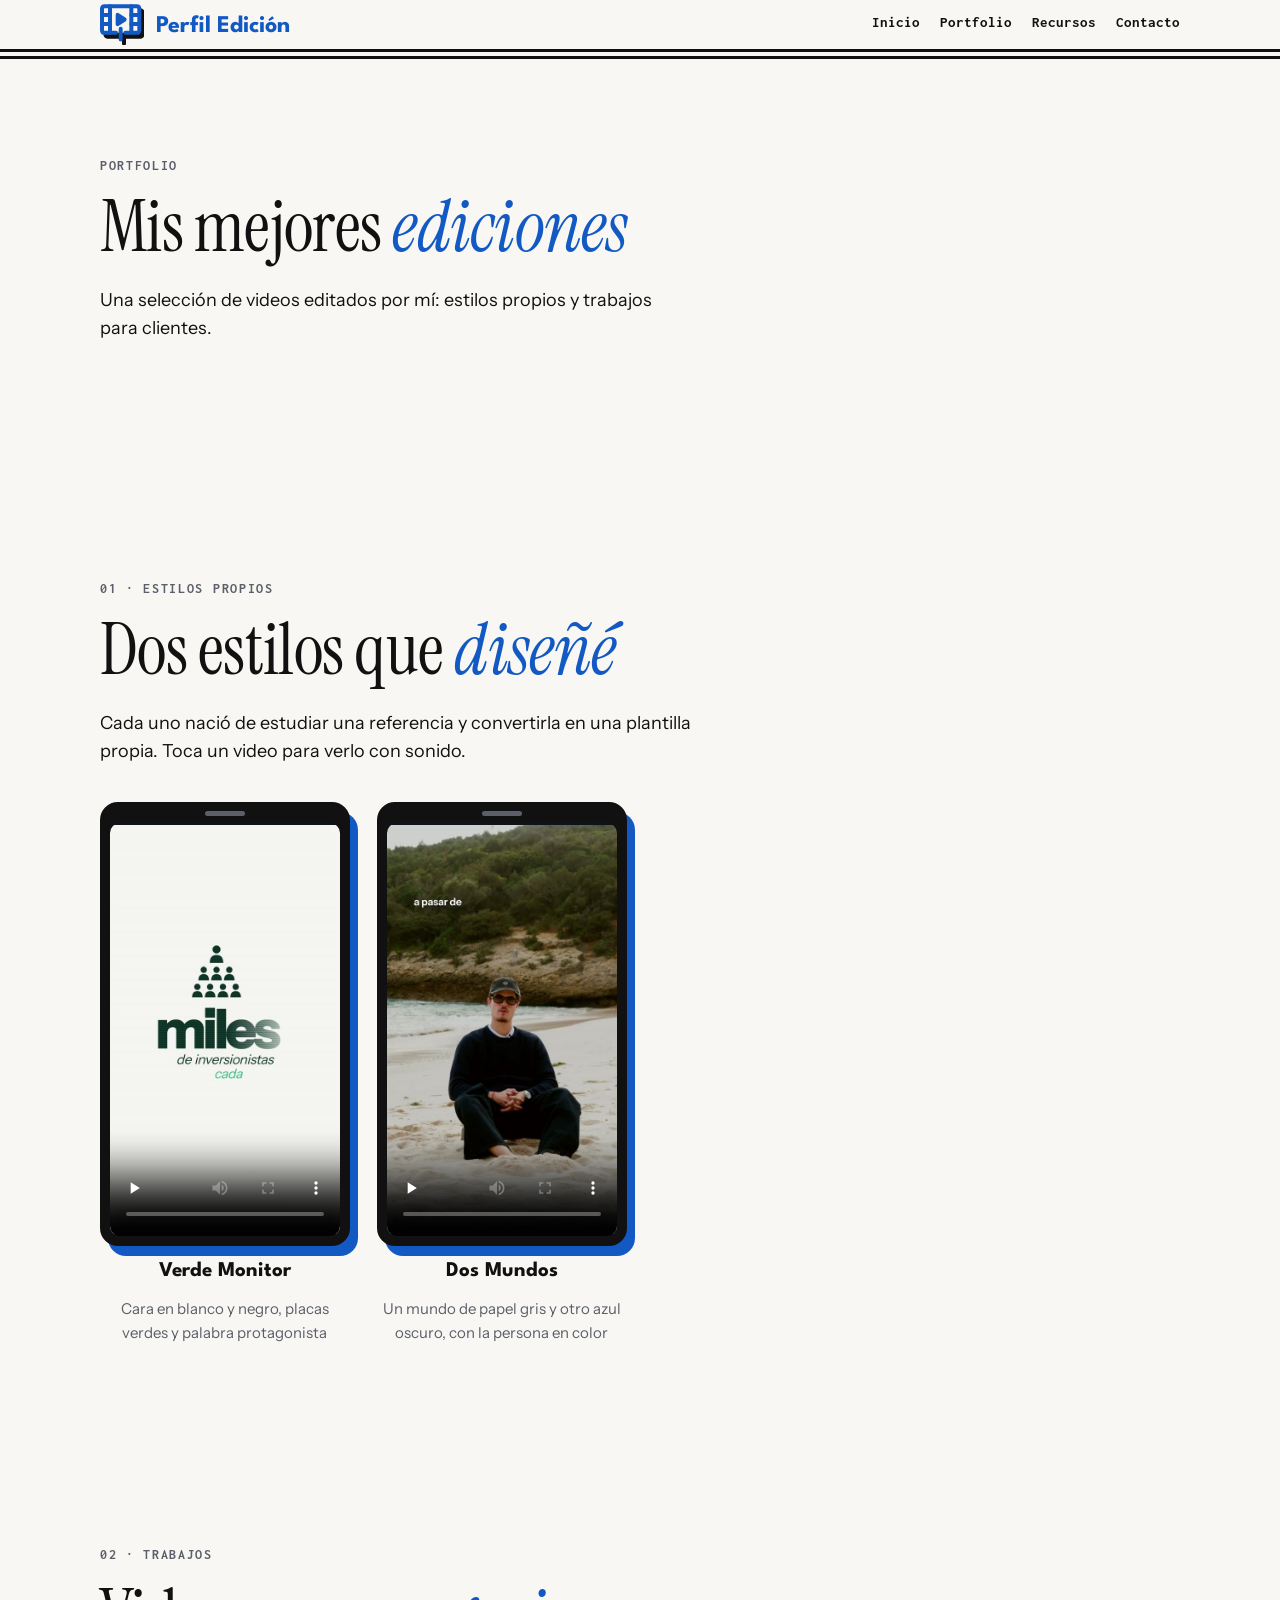
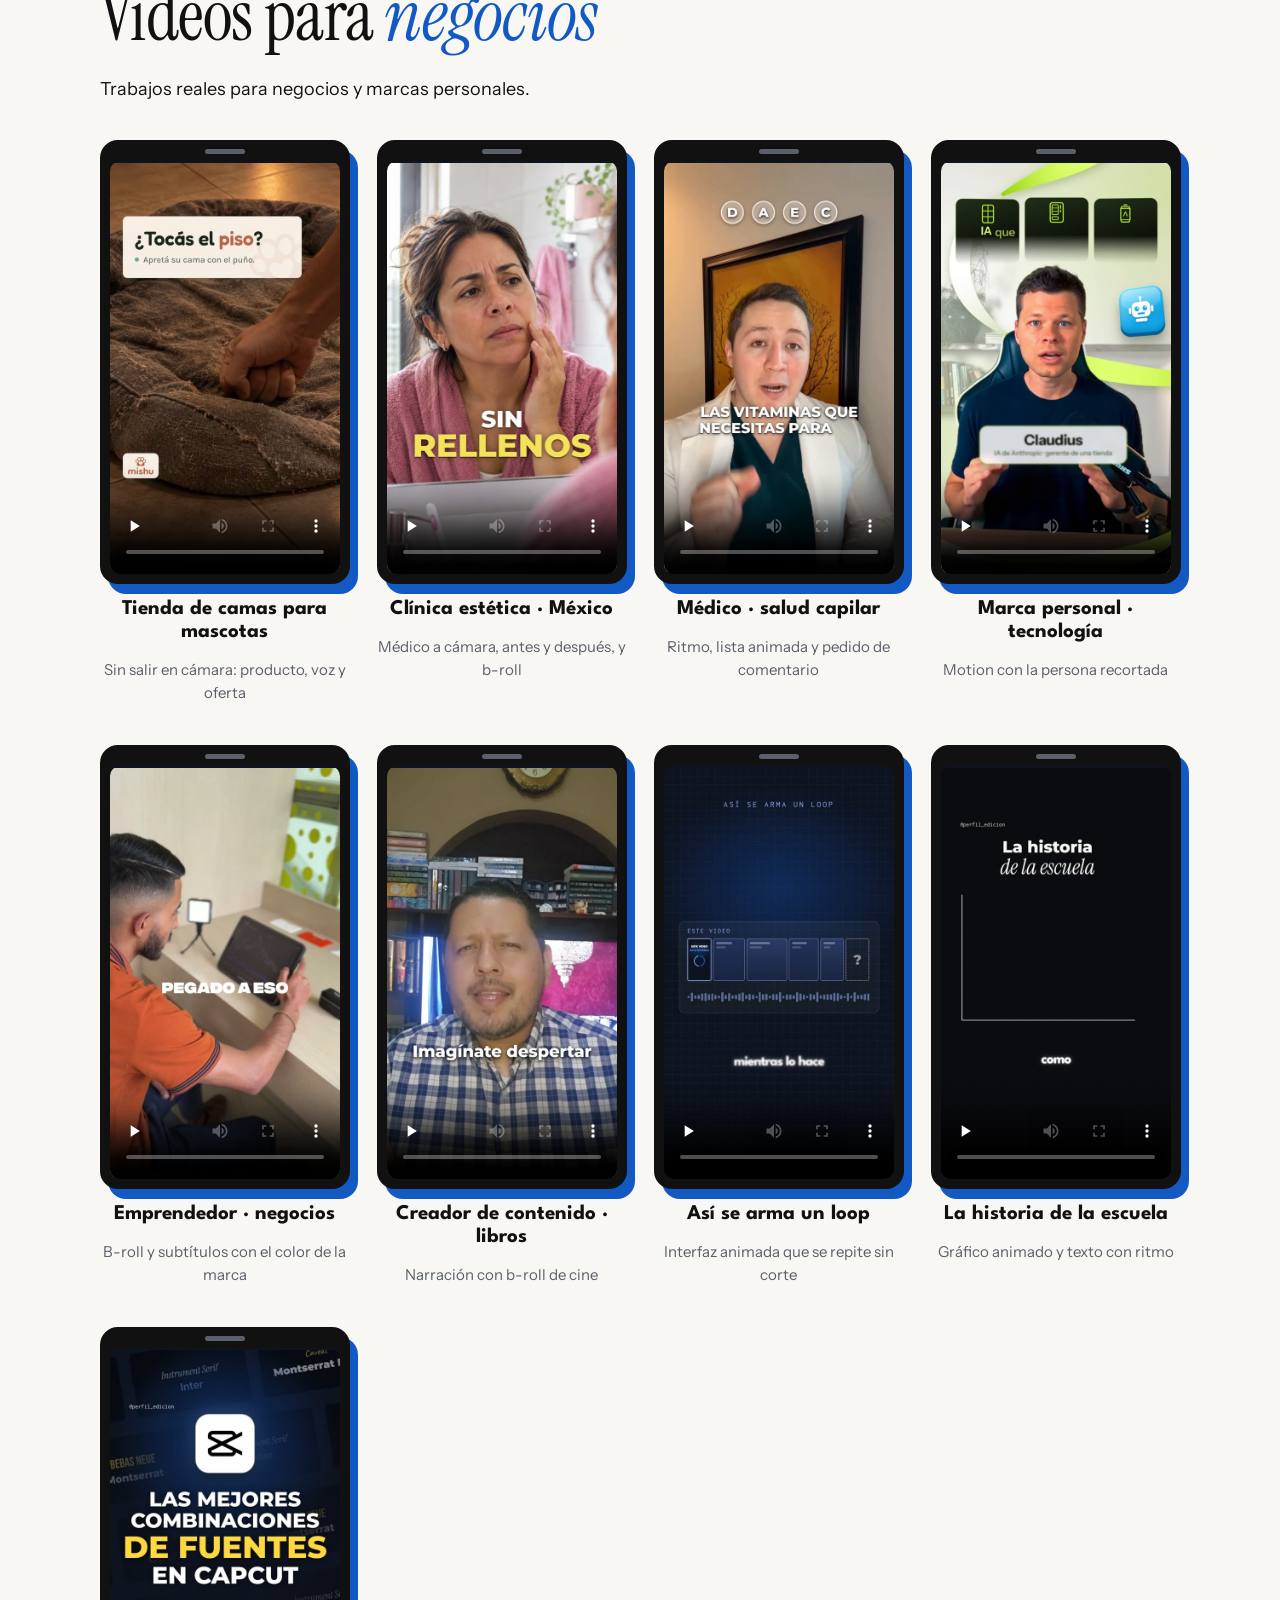
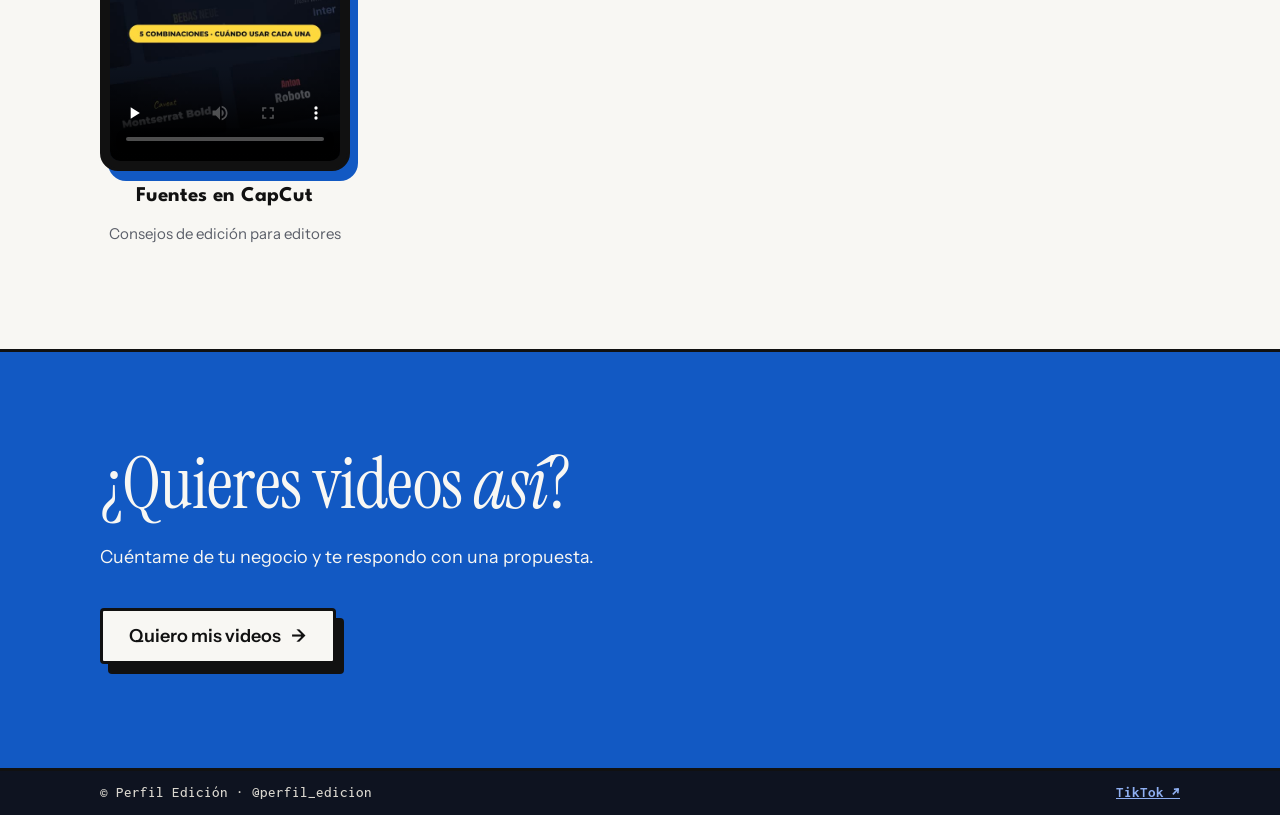
==== commit 304e7320: "Portfolio: solo un Verde Monitor y un Dos Mundos; sumar videos propios Co-Authored-By: Claude Sonnet" ====
--- a/portfolio.html
+++ b/portfolio.html
@@ -102,26 +102,10 @@
           <li class="trabajo">
             <figure class="celular celular--chico">
               <span class="celular__parlante" aria-hidden="true"></span>
-              <video class="celular__video" src="videos/verde-monitor-2.mp4" poster="videos/verde-monitor-2.jpg" controls preload="none" playsinline aria-label="Video: Verde Monitor · versión larga"></video>
-            </figure>
-            <p class="trabajo__rubro">Verde Monitor · versión larga</p>
-            <p class="trabajo__det">El mismo estilo en un video de 50 segundos</p>
-          </li>
-          <li class="trabajo">
-            <figure class="celular celular--chico">
-              <span class="celular__parlante" aria-hidden="true"></span>
               <video class="celular__video" src="videos/dos-mundos-1.mp4" poster="videos/dos-mundos-1.jpg" controls preload="none" playsinline aria-label="Video: Dos Mundos"></video>
             </figure>
             <p class="trabajo__rubro">Dos Mundos</p>
             <p class="trabajo__det">Un mundo de papel gris y otro azul oscuro, con la persona en color</p>
-          </li>
-          <li class="trabajo">
-            <figure class="celular celular--chico">
-              <span class="celular__parlante" aria-hidden="true"></span>
-              <video class="celular__video" src="videos/dos-mundos-2.mp4" poster="videos/dos-mundos-2.jpg" controls preload="none" playsinline aria-label="Video: Dos Mundos · inmobiliaria"></video>
-            </figure>
-            <p class="trabajo__rubro">Dos Mundos · inmobiliaria</p>
-            <p class="trabajo__det">Gráficos que se dibujan y botón con cursor</p>
           </li>
         </ul>
       </div>
@@ -184,18 +168,26 @@
           <li class="trabajo">
             <figure class="celular celular--chico">
               <span class="celular__parlante" aria-hidden="true"></span>
-              <video class="celular__video" src="videos/malo-bueno-excelente.mp4" poster="videos/malo-bueno-excelente.jpg" controls preload="none" playsinline aria-label="Video: Creador con personaje propio"></video>
-            </figure>
-            <p class="trabajo__rubro">Creador con personaje propio</p>
-            <p class="trabajo__det">Tabla de malo, bueno y excelente</p>
-          </li>
-          <li class="trabajo">
-            <figure class="celular celular--chico">
-              <span class="celular__parlante" aria-hidden="true"></span>
-              <video class="celular__video" src="videos/antes-despues.mp4" poster="videos/antes-despues.jpg" controls preload="none" playsinline aria-label="Video: Antes y después"></video>
-            </figure>
-            <p class="trabajo__rubro">Antes y después</p>
-            <p class="trabajo__det">El crudo al lado de la edición terminada</p>
+              <video class="celular__video" src="videos/loop.mp4" poster="videos/loop.jpg" controls preload="none" playsinline aria-label="Video: Así se arma un loop"></video>
+            </figure>
+            <p class="trabajo__rubro">Así se arma un loop</p>
+            <p class="trabajo__det">Interfaz animada que se repite sin corte</p>
+          </li>
+          <li class="trabajo">
+            <figure class="celular celular--chico">
+              <span class="celular__parlante" aria-hidden="true"></span>
+              <video class="celular__video" src="videos/g58.mp4" poster="videos/g58.jpg" controls preload="none" playsinline aria-label="Video: La historia de la escuela"></video>
+            </figure>
+            <p class="trabajo__rubro">La historia de la escuela</p>
+            <p class="trabajo__det">Gráfico animado y texto con ritmo</p>
+          </li>
+          <li class="trabajo">
+            <figure class="celular celular--chico">
+              <span class="celular__parlante" aria-hidden="true"></span>
+              <video class="celular__video" src="videos/capcut.mp4" poster="videos/capcut.jpg" controls preload="none" playsinline aria-label="Video: Fuentes en CapCut"></video>
+            </figure>
+            <p class="trabajo__rubro">Fuentes en CapCut</p>
+            <p class="trabajo__det">Consejos de edición para editores</p>
           </li>
         </ul>
       </div>
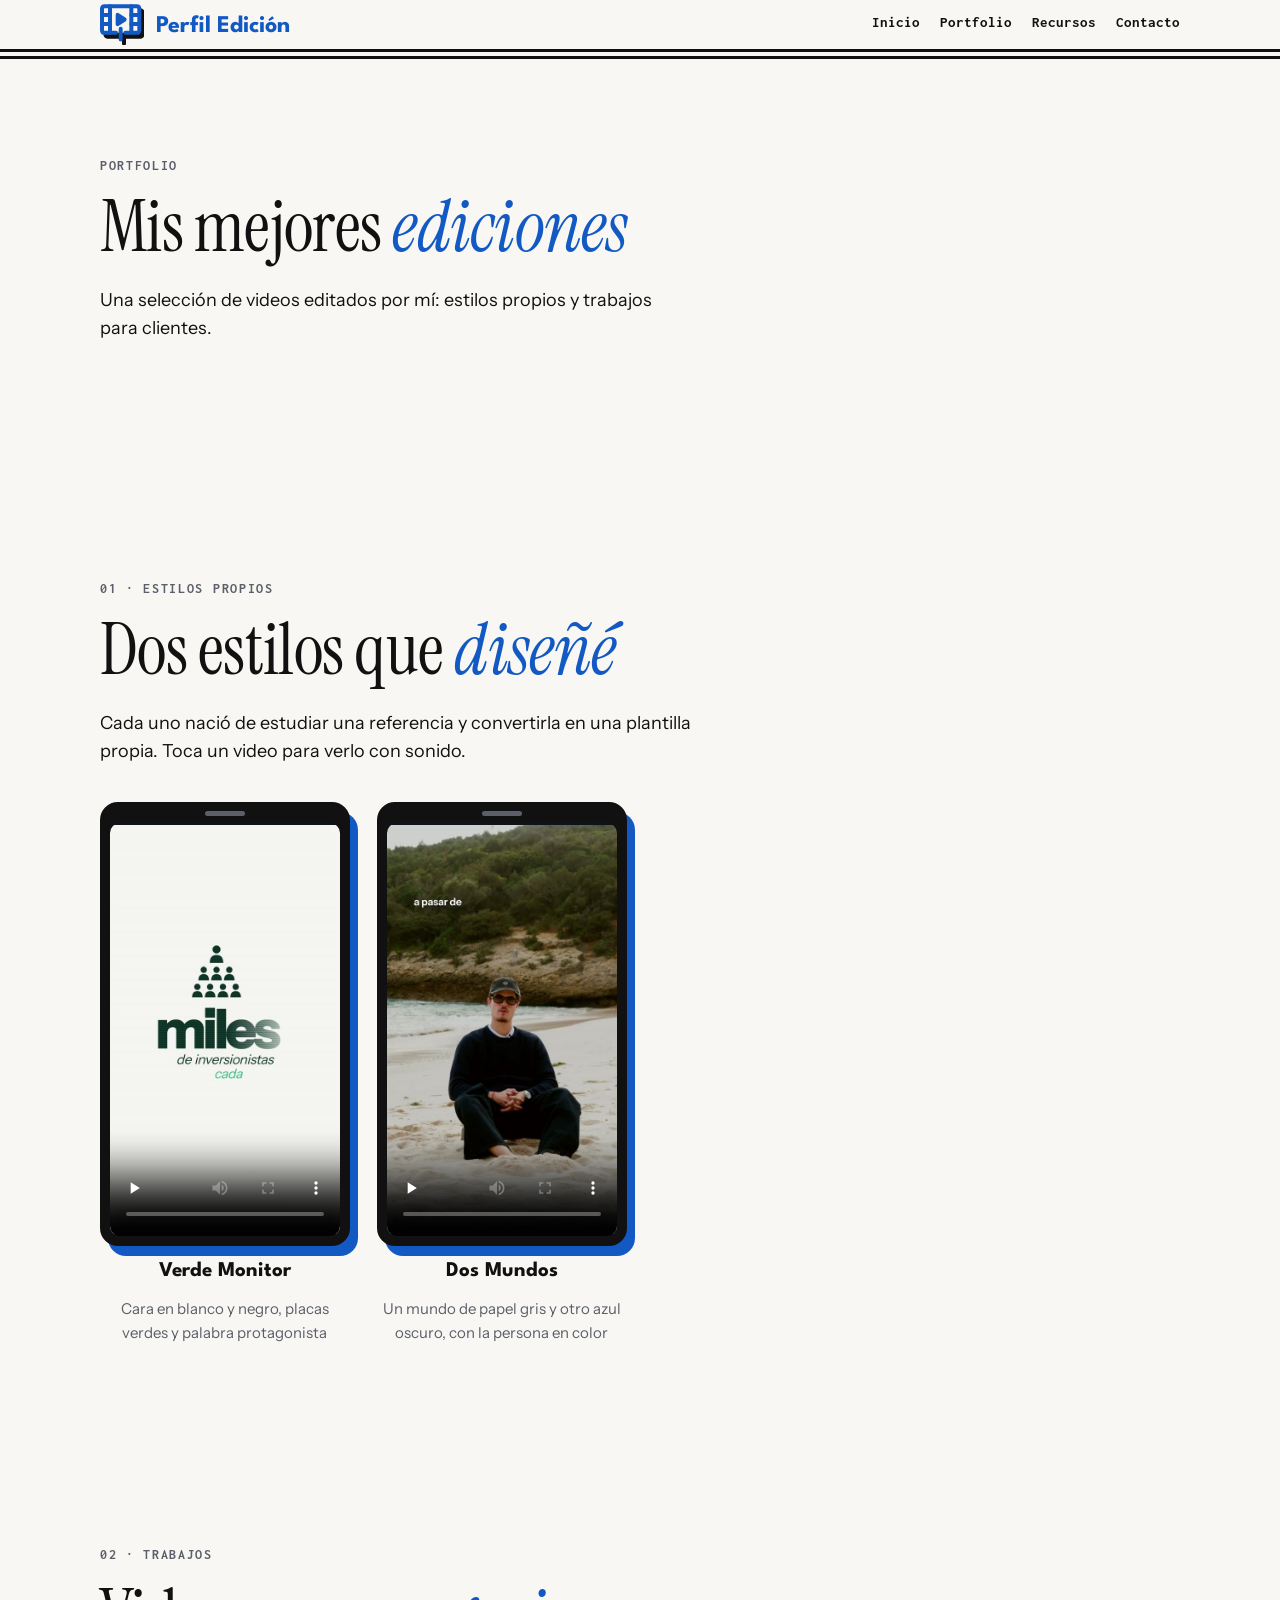
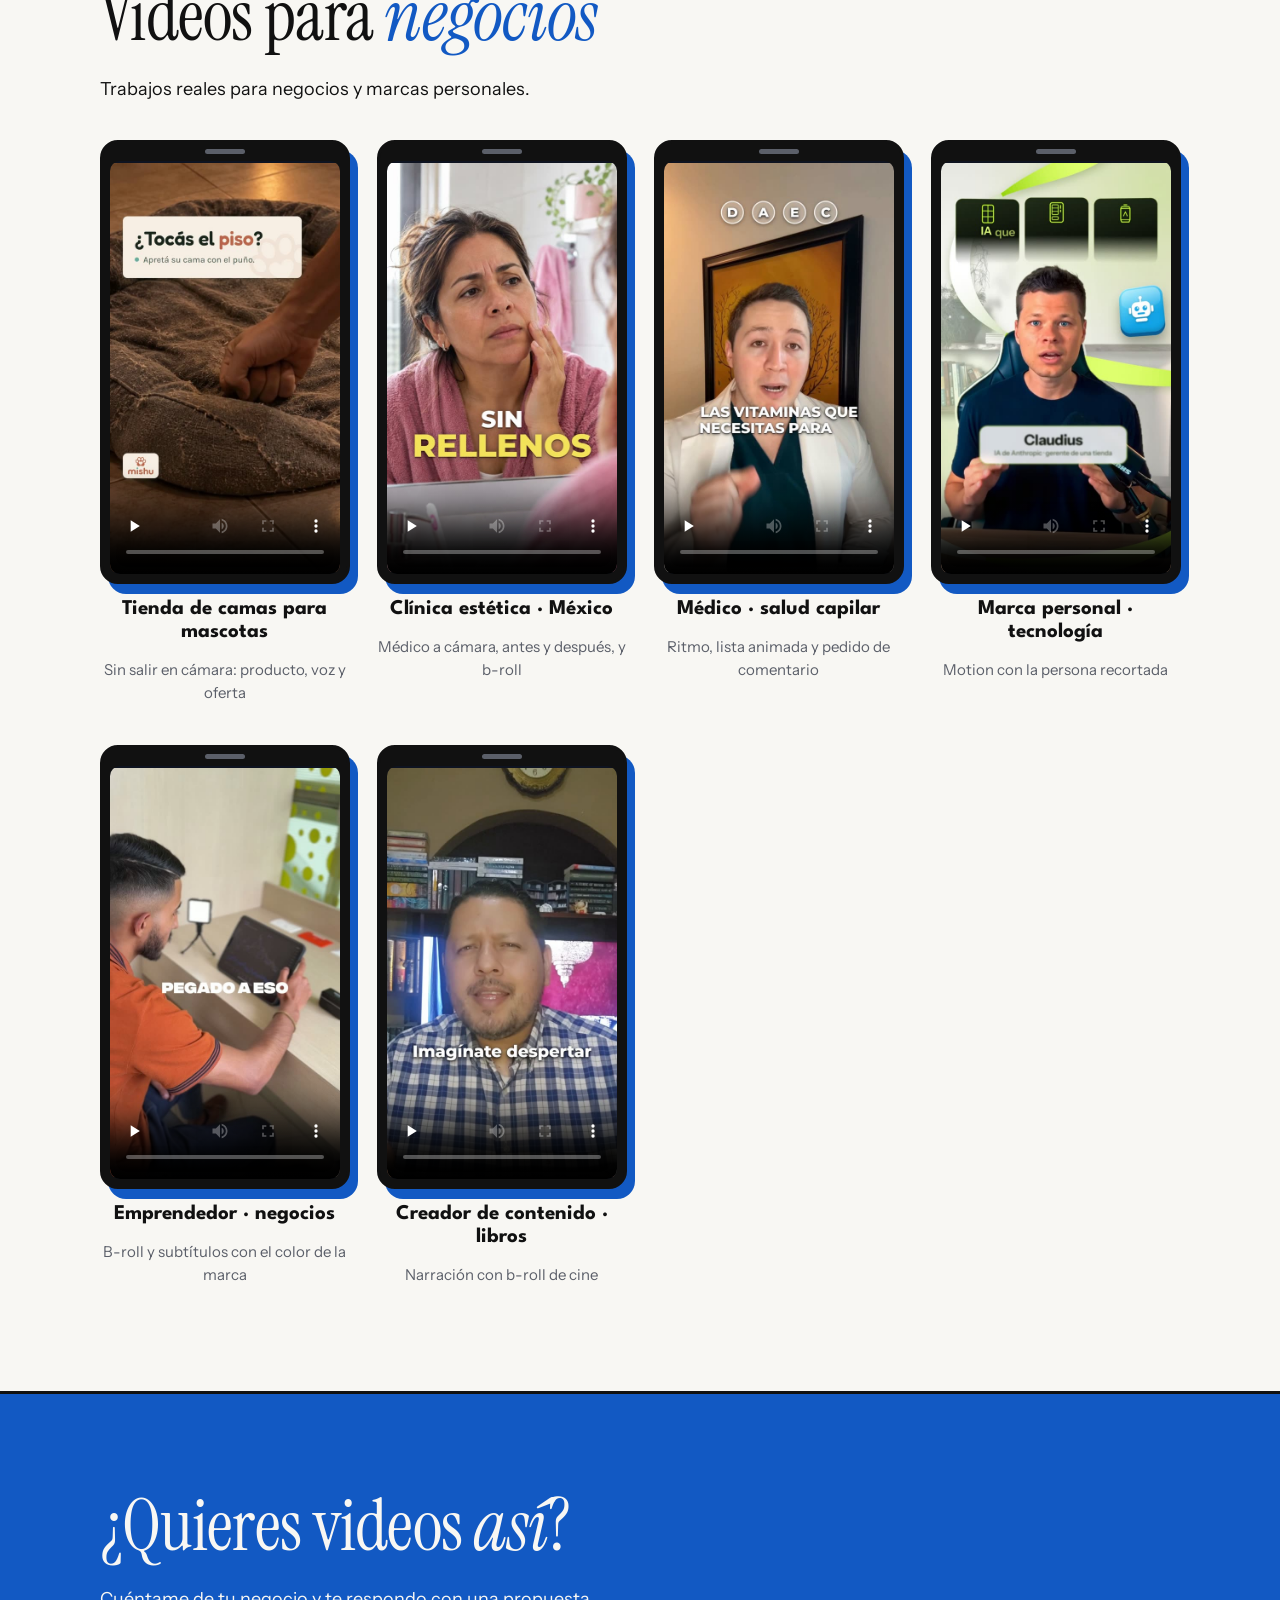
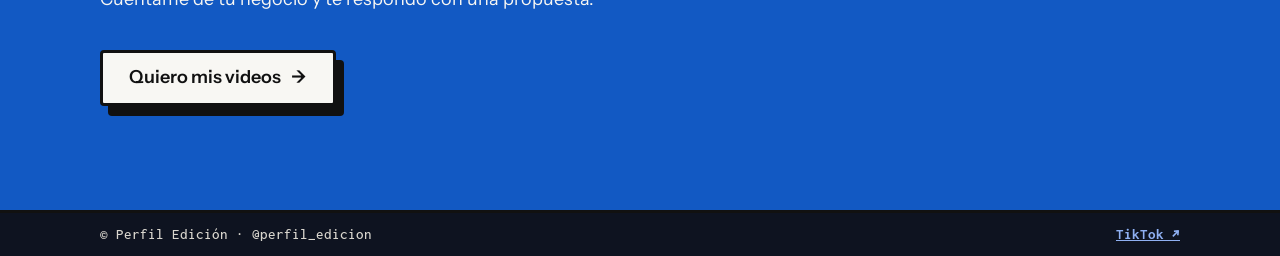
==== commit a6c5ec1b: "Portfolio: quitar videos de la cuenta propia Co-Authored-By: Claude Sonnet 5.5 <noreply@anthropic.co" ====
--- a/portfolio.html
+++ b/portfolio.html
@@ -165,30 +165,6 @@
             <p class="trabajo__rubro">Creador de contenido · libros</p>
             <p class="trabajo__det">Narración con b-roll de cine</p>
           </li>
-          <li class="trabajo">
-            <figure class="celular celular--chico">
-              <span class="celular__parlante" aria-hidden="true"></span>
-              <video class="celular__video" src="videos/loop.mp4" poster="videos/loop.jpg" controls preload="none" playsinline aria-label="Video: Así se arma un loop"></video>
-            </figure>
-            <p class="trabajo__rubro">Así se arma un loop</p>
-            <p class="trabajo__det">Interfaz animada que se repite sin corte</p>
-          </li>
-          <li class="trabajo">
-            <figure class="celular celular--chico">
-              <span class="celular__parlante" aria-hidden="true"></span>
-              <video class="celular__video" src="videos/g58.mp4" poster="videos/g58.jpg" controls preload="none" playsinline aria-label="Video: La historia de la escuela"></video>
-            </figure>
-            <p class="trabajo__rubro">La historia de la escuela</p>
-            <p class="trabajo__det">Gráfico animado y texto con ritmo</p>
-          </li>
-          <li class="trabajo">
-            <figure class="celular celular--chico">
-              <span class="celular__parlante" aria-hidden="true"></span>
-              <video class="celular__video" src="videos/capcut.mp4" poster="videos/capcut.jpg" controls preload="none" playsinline aria-label="Video: Fuentes en CapCut"></video>
-            </figure>
-            <p class="trabajo__rubro">Fuentes en CapCut</p>
-            <p class="trabajo__det">Consejos de edición para editores</p>
-          </li>
         </ul>
       </div>
     </section>
